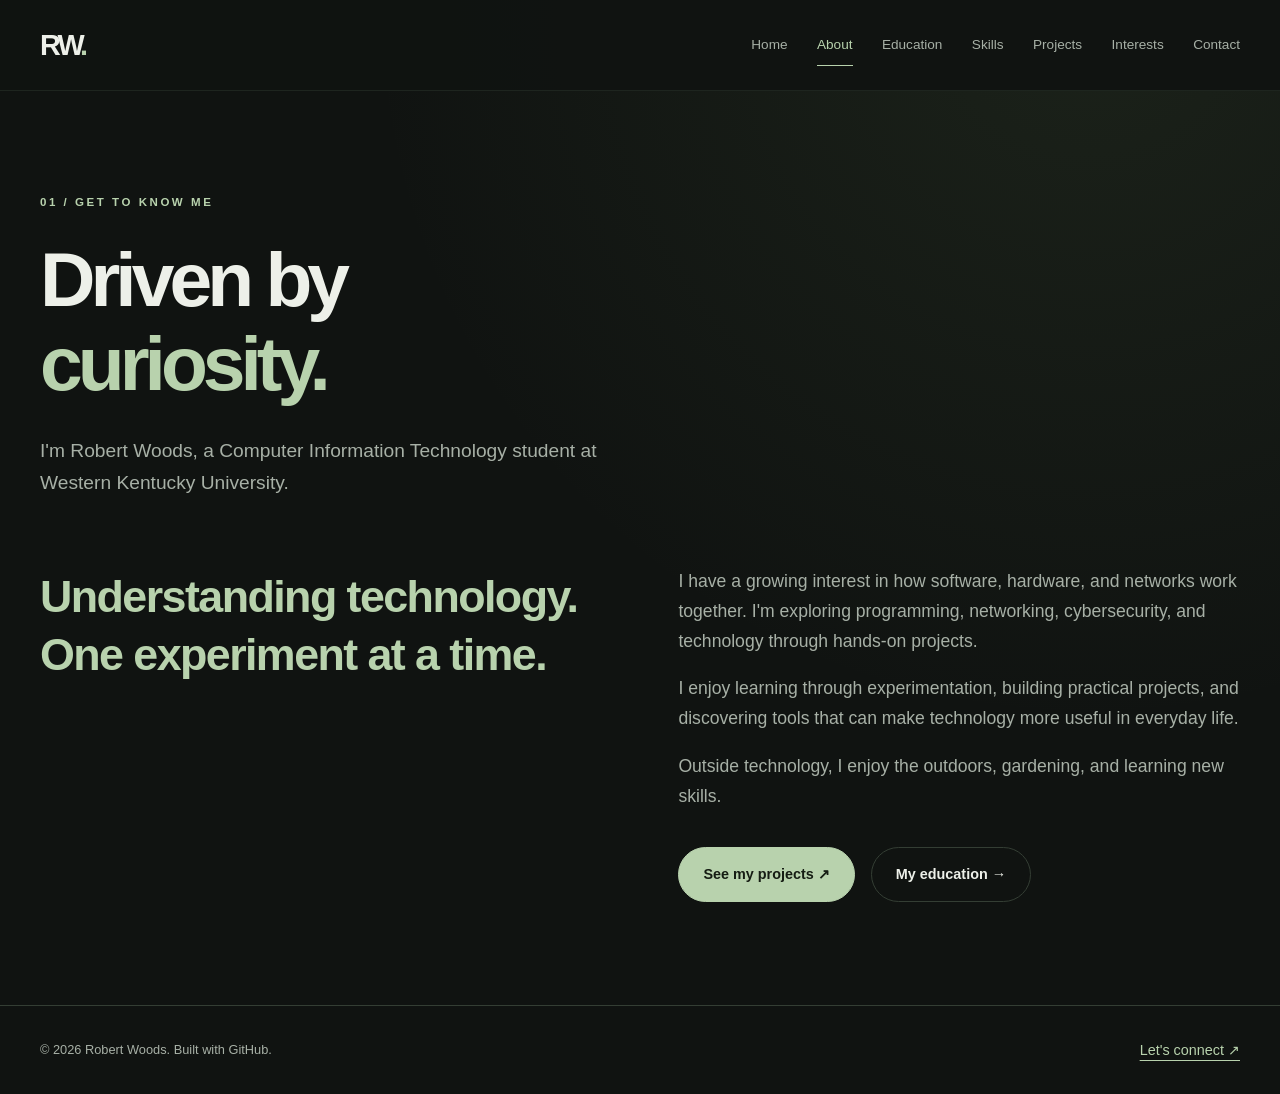
==== about.html @ fadc03ad "Build multi page portfolio foundation" ====
﻿<!DOCTYPE html>
<html lang="en">
<head>
  <meta charset="UTF-8">
  <meta name="viewport" content="width=device-width, initial-scale=1.0">
  <meta name="description" content="Get to know Robert Woods, a Western Kentucky University CIT student who enjoys practical projects and experimentation.">
  <meta name="theme-color" content="#101311">
  <title>About Robert Woods | Curiosity &amp; Technology</title>
  <link rel="stylesheet" href="style.css">
  <script src="script.js" defer></script>
</head>
<body>
  <a class="skip-link" href="#main-content">Skip to content</a>
  <header class="site-header">
    <nav class="nav container" aria-label="Main navigation">
      <a class="logo" href="index.html" aria-label="Robert Woods home">RW<span>.</span></a>
      <button class="menu-toggle" type="button" aria-expanded="false" aria-controls="nav-links" hidden>Menu</button>
      <div class="nav-links" id="nav-links">
        <a href="index.html">Home</a>
        <a href="about.html" aria-current="page">About</a>
        <a href="education.html">Education</a>
        <a href="skills.html">Skills</a>
        <a href="projects.html">Projects</a>
        <a href="interests.html">Interests</a>
        <a href="contacts.html">Contact</a>
      </div>
    </nav>
  </header>
  <main id="main-content" tabindex="-1" class="container">
<section class="page-intro"><p class="eyebrow">01 / Get to know me</p><h1>Driven by<br><span>curiosity.</span></h1><p class="lead">I'm Robert Woods, a Computer Information Technology student at Western Kentucky University.</p></section><section class="page-content split" aria-labelledby="about-story"><h2 id="about-story" class="statement">Understanding technology.<br>One experiment at a time.</h2><div class="prose"><p>I have a growing interest in how software, hardware, and networks work together. I'm exploring programming, networking, cybersecurity, and technology through hands-on projects.</p><p>I enjoy learning through experimentation, building practical projects, and discovering tools that can make technology more useful in everyday life.</p><p>Outside technology, I enjoy the outdoors, gardening, and learning new skills.</p><div class="hero-actions"><a class="btn primary" href="projects.html">See my projects ↗</a><a class="btn" href="education.html">My education →</a></div></div></section>
  </main>
  <footer class="site-footer">
    <div class="footer-inner container"><p>© <span id="year">2026</span> Robert Woods. Built with GitHub.</p><a class="text-link" href="contacts.html">Let's connect ↗</a></div>
  </footer>
</body>
</html>
---- style.css ----
﻿/* Set --hero-image to a local url(...) when final imagery is available. */
:root{color-scheme:dark;--bg:#101311;--surface:#191e1a;--text:#edf0e9;--muted:#a7b0a6;--accent:#b8d2ad;--border:#343e34;--hero-image:none;--radius:1.25rem;--space:clamp(4rem,8vw,8rem)}
*{box-sizing:border-box}
html{scroll-behavior:smooth;scroll-padding-top:7rem}
body{margin:0;background:radial-gradient(ellipse at 85% 0,#789d611c,transparent 45rem),var(--bg);color:var(--text);font-family:"Segoe UI",Arial,sans-serif;line-height:1.7}
a{color:inherit;text-decoration:none}button{font:inherit}
:focus-visible{outline:2px solid var(--accent);outline-offset:6px}
::selection{background:var(--accent);color:var(--bg)}
.container{width:min(1200px,calc(100% - 3rem));margin-inline:auto}
.skip-link{position:absolute;top:-6rem;left:1rem;z-index:100;padding:.8rem 1.2rem;background:var(--accent);color:var(--bg)}
.skip-link:focus{top:1rem}
.site-header{position:sticky;top:0;z-index:20;background:#101311f2;border-bottom:1px solid #343e3470}
.nav{min-height:90px;display:flex;justify-content:space-between;align-items:center;gap:2rem}
.logo{font-size:1.8rem;font-weight:800;letter-spacing:-.1em}.logo span{color:var(--accent)}
.nav-links{display:flex;align-items:center;gap:clamp(1rem,2.3vw,2rem)}
.nav-links a{color:var(--muted);font-size:.85rem;padding-block:.5rem;transition:color .2s}
.nav-links a:hover,.nav-links a[aria-current="page"]{color:var(--accent)}
.nav-links a[aria-current="page"]{box-shadow:0 1px var(--accent)}
.menu-toggle{display:none;border:1px solid var(--border);background:var(--surface);color:var(--text);padding:.5rem 1rem;border-radius:.5rem;cursor:pointer}
.hero{position:relative;isolation:isolate;display:grid;grid-template-columns:1.25fr 1fr;align-items:center;gap:2rem;min-height:min(790px,90vh);padding-block:5rem}
.hero::before{content:"";position:absolute;inset:0;background-image:var(--hero-image);background-position:center;background-size:cover;opacity:.2;z-index:-1;pointer-events:none}
.eyebrow{color:var(--accent);font-size:.72rem;font-weight:600;letter-spacing:.22em;text-transform:uppercase;margin:0 0 1.5rem}
h1,h2,h3,p{margin-top:0}h1,h2,h3{line-height:1.1;font-weight:600}
h1{font-size:clamp(3.2rem,6.5vw,6rem);letter-spacing:-.065em;margin-bottom:1.8rem}h1 span{color:var(--accent)}
h2{font-size:clamp(2rem,4vw,3.5rem);letter-spacing:-.045em;margin-bottom:1.5rem}
h3{font-size:1.35rem;letter-spacing:-.025em}
.lead{color:var(--muted);font-size:clamp(1.05rem,1.5vw,1.2rem);max-width:38rem}
.hero-actions{display:flex;flex-wrap:wrap;gap:1rem;margin-top:2.2rem}
.btn{display:inline-flex;align-items:center;justify-content:center;gap:1.5rem;padding:.9rem 1.5rem;border:1px solid var(--border);border-radius:99px;font-size:.9rem;font-weight:600;transition:transform .2s,background .2s,border-color .2s}
.btn:hover{transform:translateY(-3px);border-color:var(--accent);background:#b8d2ad12}
.btn.primary{background:var(--accent);color:#151c13;border-color:var(--accent)}.btn.primary:hover{background:#cee1c6}
.hero-art{position:relative;height:470px;display:grid;place-items:center;pointer-events:none}
.orbit{position:absolute;width:90%;aspect-ratio:1;border:1px solid #b8d2ad25;border-radius:50%;transform:rotate(-30deg) scaleY(.7)}
.orbit::after{content:"";position:absolute;inset:12%;border:1px solid #b8d2ad18;border-radius:50%}
.monolith{width:53%;height:68%;border:1px solid #aecb9d55;border-radius:48% 48% 1rem 1rem;transform:rotate(12deg);background:radial-gradient(ellipse at 35% 10%,#b8d2ad60,transparent 60%),linear-gradient(140deg,#45563b,#181f18 55%,#0b100d);box-shadow:0 0 100px #a0c68918,inset -15px -20px 50px #050905}
.art-label{position:absolute;bottom:1.5rem;font-size:.65rem;letter-spacing:.22em;text-transform:uppercase;color:var(--muted)}
.hero-note{color:var(--muted);font-size:.75rem;margin-top:2.5rem;display:flex;align-items:center;gap:.7rem}
.hero-note::before{content:"";width:6px;height:6px;background:var(--accent);border-radius:50%}
.section{padding-block:var(--space);border-top:1px solid var(--border)}
.section-heading{display:flex;justify-content:space-between;gap:2rem;align-items:end;margin-bottom:2.5rem}.section-heading h2{margin-bottom:0}
.text-link{color:var(--accent);font-size:.9rem;text-decoration:underline;text-underline-offset:.35em}
.card-grid{display:grid;grid-template-columns:repeat(3,minmax(0,1fr));gap:1.25rem}
.card{position:relative;padding:clamp(1.5rem,3vw,2.25rem);border:1px solid var(--border);border-radius:var(--radius);background:linear-gradient(145deg,#232c2280,#151a1570);transition:transform .25s,border-color .25s}
.card:hover{transform:translateY(-4px);border-color:#b8d2ad80}
.card p,.prose p{color:var(--muted)}.card p:last-child{margin-bottom:0}
.card-number{display:block;font-size:.75rem;color:var(--accent);letter-spacing:.1em;margin-bottom:3rem}
.tag{display:inline-block;font-size:.72rem;color:var(--accent);border-top:1px solid var(--border);padding-top:1rem;margin-top:1rem}
.page-intro{padding-block:var(--space) 3rem;max-width:56rem}.page-intro h1{font-size:clamp(3rem,6vw,5.5rem)}
.page-content{padding-bottom:var(--space)}
.split{display:grid;grid-template-columns:1fr 1fr;gap:clamp(2rem,6vw,6rem)}
.prose{max-width:46rem;font-size:1.1rem}
.statement{font-size:clamp(1.8rem,3.5vw,3rem);line-height:1.3;letter-spacing:-.035em;color:var(--accent)}
.education-entry{display:grid;grid-template-columns:.4fr 1fr;gap:2rem;padding-block:2rem;border-top:1px solid var(--border)}.education-entry p{color:var(--muted)}
.skill-list{display:flex;flex-wrap:wrap;gap:.7rem;list-style:none;padding:0;margin:1.5rem 0 0}
.skill-list li{padding:.6rem 1rem;border:1px solid var(--border);border-radius:99px;color:var(--accent);font-size:.85rem}
.contact-panel{padding:clamp(2rem,6vw,5rem);background:radial-gradient(ellipse at top right,#789d6125,transparent 70%),var(--surface);border:1px solid var(--border);border-radius:var(--radius)}
.site-footer{padding-block:2rem;border-top:1px solid var(--border);color:var(--muted);font-size:.8rem}
.footer-inner{display:flex;justify-content:space-between;flex-wrap:wrap;gap:1rem;align-items:center}.footer-inner p{margin:0}
/* Default content is visible even without JavaScript. */
.reveal-in{animation:arrive .65s ease-out both}
@keyframes arrive{from{opacity:.3;transform:translateY(18px)}to{opacity:1;transform:translateY(0)}}
@media(max-width:900px){
.nav{flex-wrap:wrap;gap:0;padding-block:1rem;min-height:80px}
.nav-links{flex-basis:100%;flex-wrap:wrap;gap:.5rem 1.5rem;padding-block:1rem}
.menu-toggle:not([hidden]){display:inline-flex}.nav-links[hidden]{display:none}
.hero{grid-template-columns:1.3fr 1fr;min-height:auto}.hero-art{height:350px}
.card-grid{grid-template-columns:1fr}.card-number{margin-bottom:1.5rem}
}
@media(max-width:600px){
.container{width:calc(100% - 2.5rem)}.hero{grid-template-columns:1fr;padding-top:4rem;gap:0}
.hero-art{height:300px;max-width:340px;width:100%;margin-inline:auto}
.section-heading,.split{display:grid;grid-template-columns:1fr}
.education-entry{grid-template-columns:1fr;gap:.5rem}.page-intro{padding-top:4rem}
}
@media(prefers-reduced-motion:reduce){
html{scroll-behavior:auto}*,*::before,*::after{animation:none!important;transition:none!important}
.btn:hover,.card:hover{transform:none}
}
.sr-only{position:absolute;width:1px;height:1px;padding:0;margin:-1px;overflow:hidden;clip-path:inset(50%);white-space:nowrap;border:0}
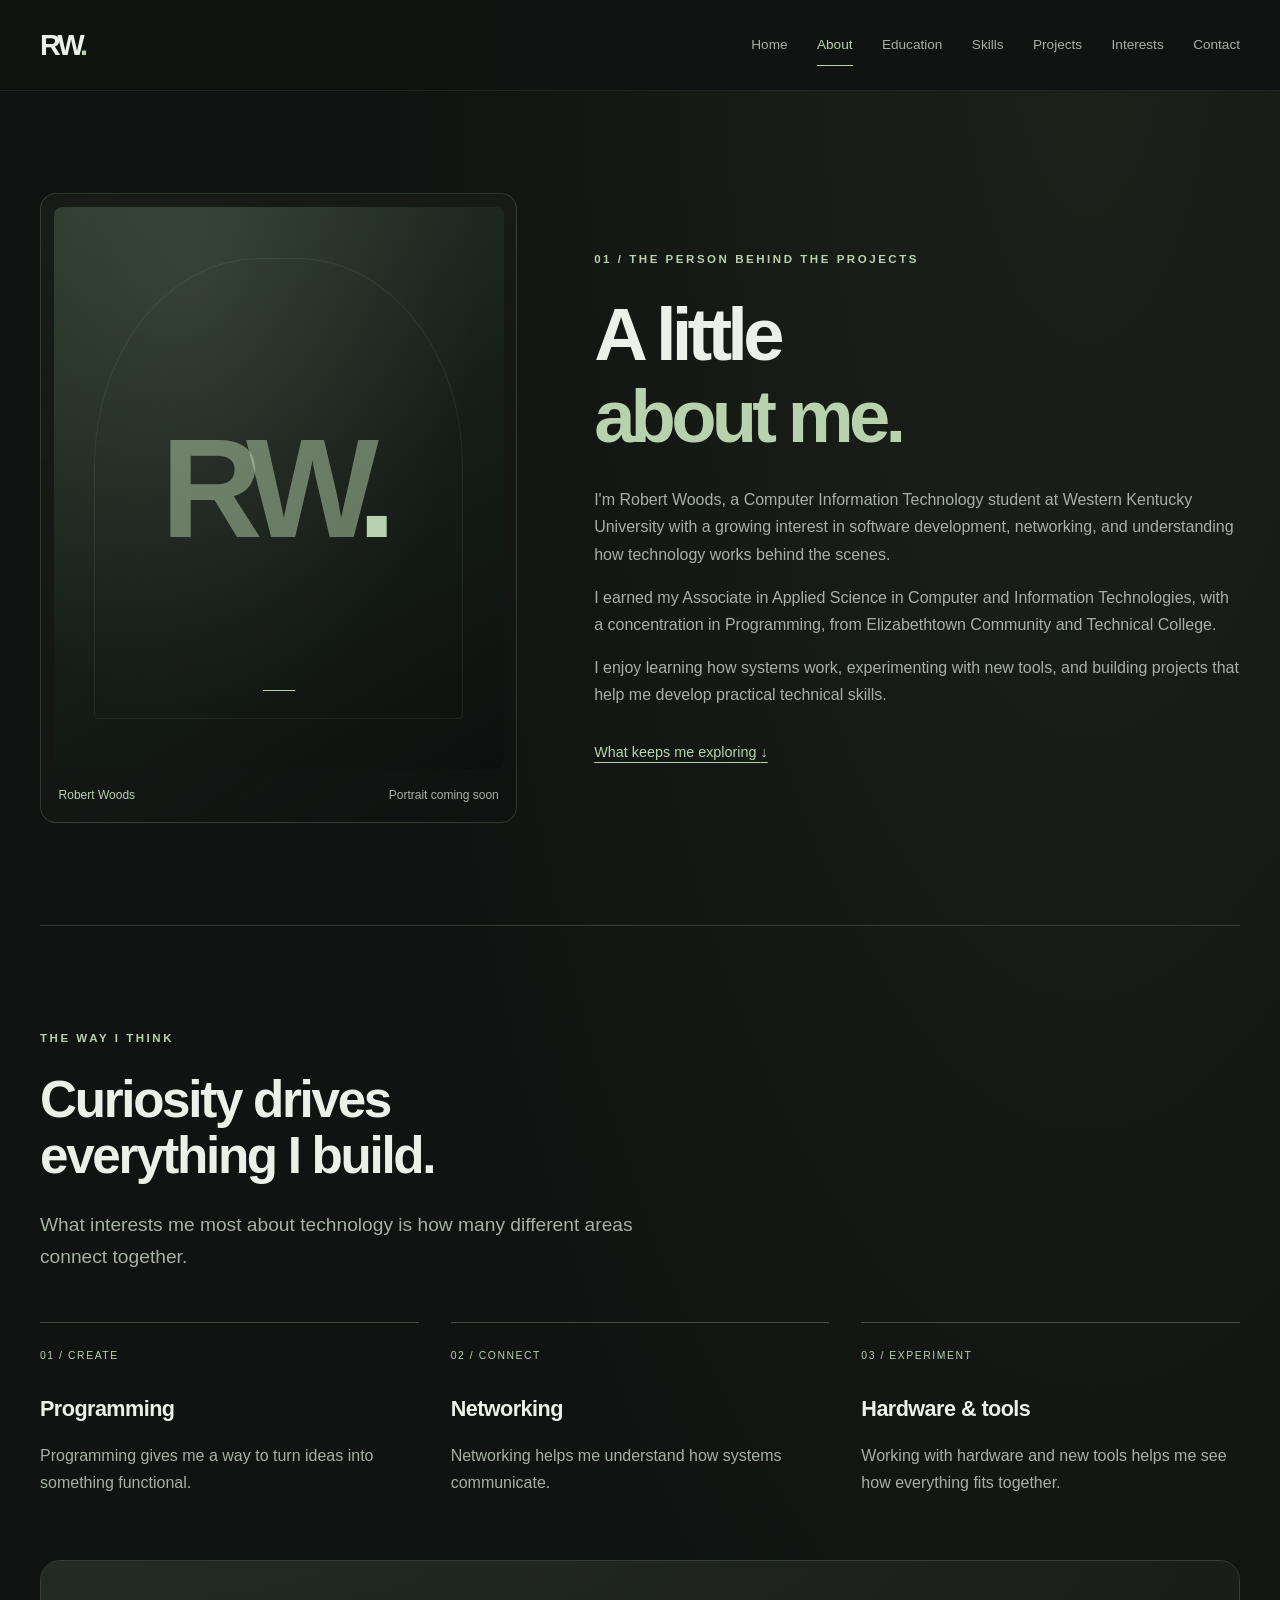
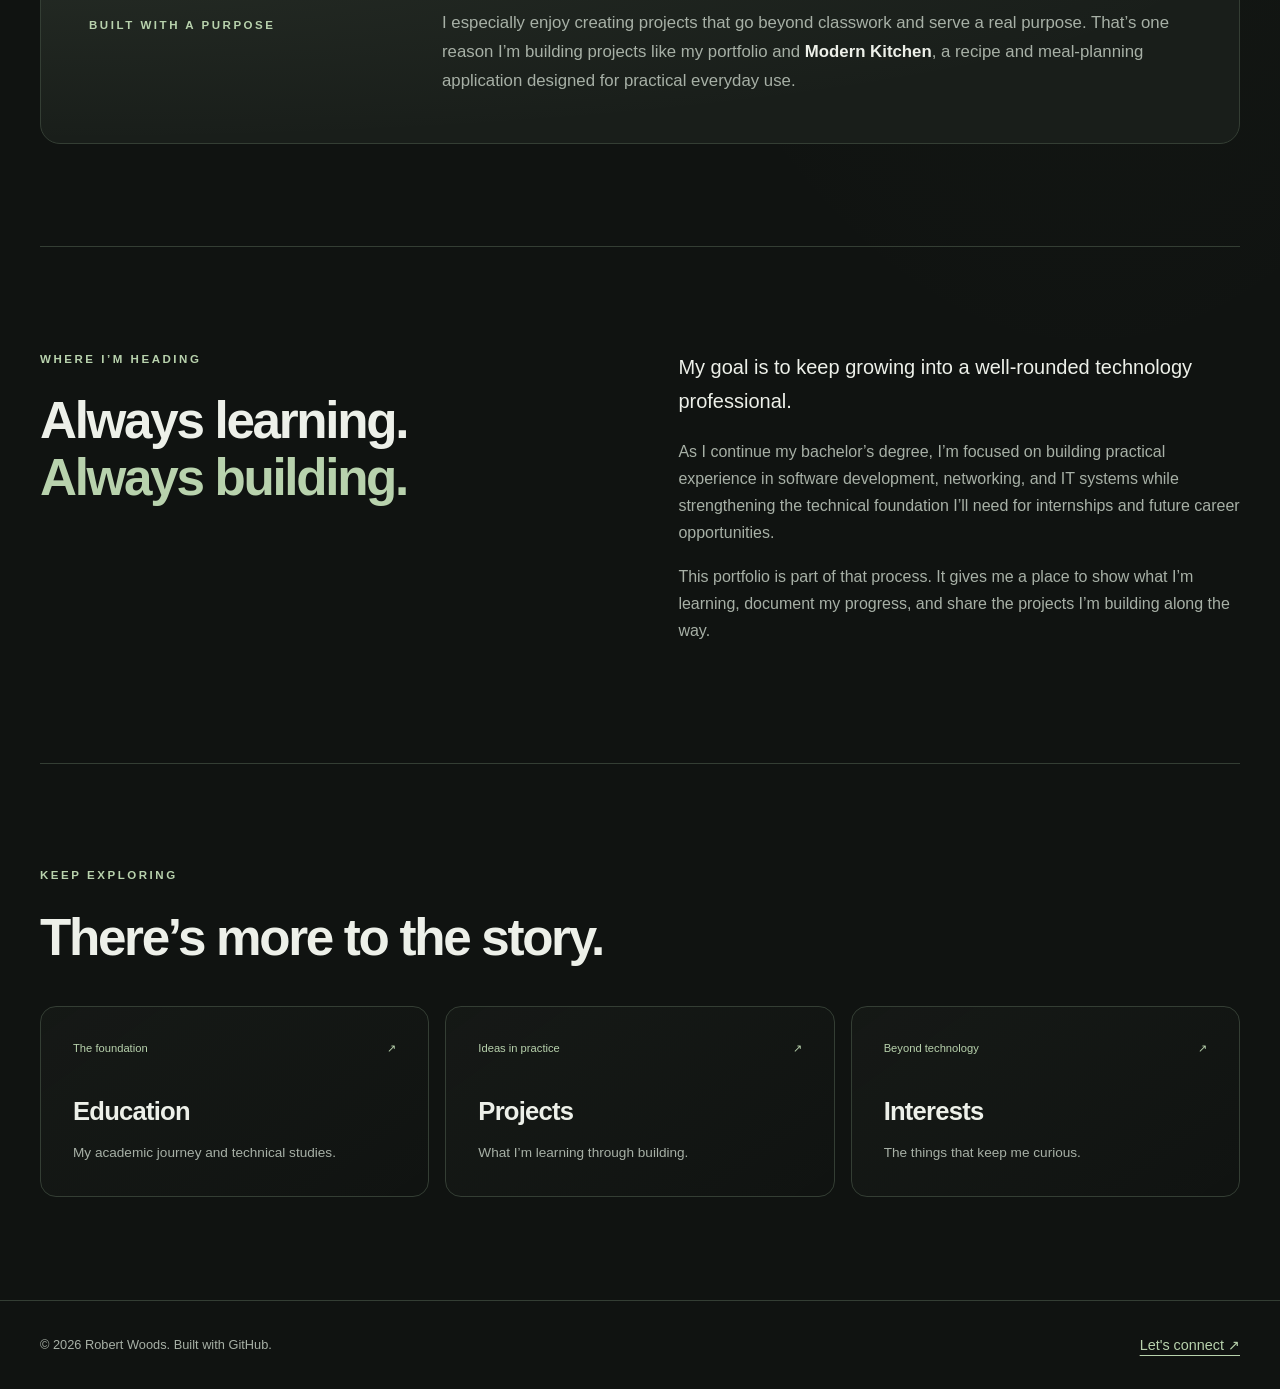
==== commit 9d0eb1de: "Build split-screen About page with personal profile" ====
--- a/about.html
+++ b/about.html
@@ -1,4 +1,4 @@
-﻿<!DOCTYPE html>
+<!DOCTYPE html>
 <html lang="en">
 <head>
   <meta charset="UTF-8">
@@ -26,8 +26,49 @@
       </div>
     </nav>
   </header>
-  <main id="main-content" tabindex="-1" class="container">
-<section class="page-intro"><p class="eyebrow">01 / Get to know me</p><h1>Driven by<br><span>curiosity.</span></h1><p class="lead">I'm Robert Woods, a Computer Information Technology student at Western Kentucky University.</p></section><section class="page-content split" aria-labelledby="about-story"><h2 id="about-story" class="statement">Understanding technology.<br>One experiment at a time.</h2><div class="prose"><p>I have a growing interest in how software, hardware, and networks work together. I'm exploring programming, networking, cybersecurity, and technology through hands-on projects.</p><p>I enjoy learning through experimentation, building practical projects, and discovering tools that can make technology more useful in everyday life.</p><p>Outside technology, I enjoy the outdoors, gardening, and learning new skills.</p><div class="hero-actions"><a class="btn primary" href="projects.html">See my projects ↗</a><a class="btn" href="education.html">My education →</a></div></div></section>
+  <main id="main-content" tabindex="-1" class="container about-page">
+    <section class="about-hero" aria-labelledby="about-title">
+      <figure class="about-portrait">
+        <!-- Replace .portrait-placeholder with an img.portrait-photo when a portrait is ready.
+             Example: <img class="portrait-photo" src="assets/images/robert-woods.jpg" alt="Robert Woods"> -->
+        <div class="portrait-placeholder" aria-hidden="true"><span class="portrait-initials">RW<span>.</span></span><span class="portrait-rule"></span></div>
+        <figcaption><span>Robert Woods</span><span class="portrait-caption">Portrait coming soon</span></figcaption>
+      </figure>
+      <div class="about-introduction">
+        <p class="eyebrow">01 / The person behind the projects</p>
+        <h1 id="about-title">A little<br><span>about me.</span></h1>
+        <div class="about-copy">
+          <p>I'm Robert Woods, a Computer Information Technology student at Western Kentucky University with a growing interest in software development, networking, and understanding how technology works behind the scenes.</p>
+          <p>I earned my Associate in Applied Science in Computer and Information Technologies, with a concentration in Programming, from Elizabethtown Community and Technical College.</p>
+          <p>I enjoy learning how systems work, experimenting with new tools, and building projects that help me develop practical technical skills.</p>
+        </div>
+        <a class="text-link" href="#curiosity">What keeps me exploring <span aria-hidden="true">↓</span></a>
+      </div>
+    </section>
+
+    <section class="about-curiosity about-section" id="curiosity" aria-labelledby="curiosity-title">
+      <div class="about-section-heading"><p class="eyebrow">The way I think</p><h2 id="curiosity-title">Curiosity drives<br>everything I build.</h2><p class="lead">What interests me most about technology is how many different areas connect together.</p></div>
+      <div class="curiosity-grid">
+        <article class="curiosity-note"><span class="curiosity-number" aria-hidden="true">01 / CREATE</span><h3>Programming</h3><p>Programming gives me a way to turn ideas into something functional.</p></article>
+        <article class="curiosity-note"><span class="curiosity-number" aria-hidden="true">02 / CONNECT</span><h3>Networking</h3><p>Networking helps me understand how systems communicate.</p></article>
+        <article class="curiosity-note"><span class="curiosity-number" aria-hidden="true">03 / EXPERIMENT</span><h3>Hardware &amp; tools</h3><p>Working with hardware and new tools helps me see how everything fits together.</p></article>
+      </div>
+      <div class="about-purpose"><p class="eyebrow">Built with a purpose</p><p>I especially enjoy creating projects that go beyond classwork and serve a real purpose. That’s one reason I’m building projects like my portfolio and <strong>Modern Kitchen</strong>, a recipe and meal-planning application designed for practical everyday use.</p></div>
+    </section>
+
+    <section class="about-direction about-section" aria-labelledby="direction-title">
+      <div><p class="eyebrow">Where I’m heading</p><h2 id="direction-title">Always learning.<br><span>Always building.</span></h2></div>
+      <div class="about-copy"><p class="direction-lead">My goal is to keep growing into a well-rounded technology professional.</p><p>As I continue my bachelor’s degree, I’m focused on building practical experience in software development, networking, and IT systems while strengthening the technical foundation I’ll need for internships and future career opportunities.</p><p>This portfolio is part of that process. It gives me a place to show what I’m learning, document my progress, and share the projects I’m building along the way.</p></div>
+    </section>
+
+    <section class="about-explore about-section" aria-labelledby="explore-title">
+      <div class="section-heading"><div><p class="eyebrow">Keep exploring</p><h2 id="explore-title">There’s more to the story.</h2></div></div>
+      <div class="about-explore-grid">
+        <a class="explore-link" href="education.html"><span class="explore-label">The foundation <span aria-hidden="true">↗</span></span><span class="explore-title">Education</span><span class="explore-description">My academic journey and technical studies.</span></a>
+        <a class="explore-link" href="projects.html"><span class="explore-label">Ideas in practice <span aria-hidden="true">↗</span></span><span class="explore-title">Projects</span><span class="explore-description">What I’m learning through building.</span></a>
+        <a class="explore-link" href="interests.html"><span class="explore-label">Beyond technology <span aria-hidden="true">↗</span></span><span class="explore-title">Interests</span><span class="explore-description">The things that keep me curious.</span></a>
+      </div>
+    </section>
   </main>
   <footer class="site-footer">
     <div class="footer-inner container"><p>© <span id="year">2026</span> Robert Woods. Built with GitHub.</p><a class="text-link" href="contacts.html">Let's connect ↗</a></div>
--- a/style.css
+++ b/style.css
@@ -1,4 +1,4 @@
-﻿/* Set --hero-image to a local url(...) when final imagery is available. */
+﻿/* Shared design tokens; the homepage photograph is configured in .forest-hero. */
 :root{color-scheme:dark;--bg:#101311;--surface:#191e1a;--text:#edf0e9;--muted:#a7b0a6;--accent:#b8d2ad;--border:#343e34;--hero-image:none;--radius:1.25rem;--space:clamp(4rem,8vw,8rem)}
 *{box-sizing:border-box}
 html{scroll-behavior:smooth;scroll-padding-top:7rem}
@@ -17,8 +17,6 @@
 .nav-links a:hover,.nav-links a[aria-current="page"]{color:var(--accent)}
 .nav-links a[aria-current="page"]{box-shadow:0 1px var(--accent)}
 .menu-toggle{display:none;border:1px solid var(--border);background:var(--surface);color:var(--text);padding:.5rem 1rem;border-radius:.5rem;cursor:pointer}
-.hero{position:relative;isolation:isolate;display:grid;grid-template-columns:1.25fr 1fr;align-items:center;gap:2rem;min-height:min(790px,90vh);padding-block:5rem}
-.hero::before{content:"";position:absolute;inset:0;background-image:var(--hero-image);background-position:center;background-size:cover;opacity:.2;z-index:-1;pointer-events:none}
 .eyebrow{color:var(--accent);font-size:.72rem;font-weight:600;letter-spacing:.22em;text-transform:uppercase;margin:0 0 1.5rem}
 h1,h2,h3,p{margin-top:0}h1,h2,h3{line-height:1.1;font-weight:600}
 h1{font-size:clamp(3.2rem,6.5vw,6rem);letter-spacing:-.065em;margin-bottom:1.8rem}h1 span{color:var(--accent)}
@@ -29,11 +27,6 @@
 .btn{display:inline-flex;align-items:center;justify-content:center;gap:1.5rem;padding:.9rem 1.5rem;border:1px solid var(--border);border-radius:99px;font-size:.9rem;font-weight:600;transition:transform .2s,background .2s,border-color .2s}
 .btn:hover{transform:translateY(-3px);border-color:var(--accent);background:#b8d2ad12}
 .btn.primary{background:var(--accent);color:#151c13;border-color:var(--accent)}.btn.primary:hover{background:#cee1c6}
-.hero-art{position:relative;height:470px;display:grid;place-items:center;pointer-events:none}
-.orbit{position:absolute;width:90%;aspect-ratio:1;border:1px solid #b8d2ad25;border-radius:50%;transform:rotate(-30deg) scaleY(.7)}
-.orbit::after{content:"";position:absolute;inset:12%;border:1px solid #b8d2ad18;border-radius:50%}
-.monolith{width:53%;height:68%;border:1px solid #aecb9d55;border-radius:48% 48% 1rem 1rem;transform:rotate(12deg);background:radial-gradient(ellipse at 35% 10%,#b8d2ad60,transparent 60%),linear-gradient(140deg,#45563b,#181f18 55%,#0b100d);box-shadow:0 0 100px #a0c68918,inset -15px -20px 50px #050905}
-.art-label{position:absolute;bottom:1.5rem;font-size:.65rem;letter-spacing:.22em;text-transform:uppercase;color:var(--muted)}
 .hero-note{color:var(--muted);font-size:.75rem;margin-top:2.5rem;display:flex;align-items:center;gap:.7rem}
 .hero-note::before{content:"";width:6px;height:6px;background:var(--accent);border-radius:50%}
 .section{padding-block:var(--space);border-top:1px solid var(--border)}
@@ -63,12 +56,10 @@
 .nav{flex-wrap:wrap;gap:0;padding-block:1rem;min-height:80px}
 .nav-links{flex-basis:100%;flex-wrap:wrap;gap:.5rem 1.5rem;padding-block:1rem}
 .menu-toggle:not([hidden]){display:inline-flex}.nav-links[hidden]{display:none}
-.hero{grid-template-columns:1.3fr 1fr;min-height:auto}.hero-art{height:350px}
 .card-grid{grid-template-columns:1fr}.card-number{margin-bottom:1.5rem}
 }
 @media(max-width:600px){
-.container{width:calc(100% - 2.5rem)}.hero{grid-template-columns:1fr;padding-top:4rem;gap:0}
-.hero-art{height:300px;max-width:340px;width:100%;margin-inline:auto}
+.container{width:calc(100% - 2.5rem)}
 .section-heading,.split{display:grid;grid-template-columns:1fr}
 .education-entry{grid-template-columns:1fr;gap:.5rem}.page-intro{padding-top:4rem}
 }
@@ -77,3 +68,335 @@
 .btn:hover,.card:hover{transform:none}
 }
 .sr-only{position:absolute;width:1px;height:1px;padding:0;margin:-1px;overflow:hidden;clip-path:inset(50%);white-space:nowrap;border:0}
+
+/* HOME / Forest photograph
+   Image paths are relative to this stylesheet. Change --hero-image to swap photos.
+   Keep the gradient fallback and readability overlays when replacing the image. */
+.forest-hero {
+  --hero-image: url("assets/images/cabin-in-the-forest.jpg");
+  --hero-image-position: 50% 62%;
+  position: relative;
+  isolation: isolate;
+  overflow: hidden;
+  background: #0a100e;
+  border-bottom: 1px solid #b8d2ad18;
+}
+.forest-scene, .forest-hero::after {
+  position: absolute;
+  inset: 0;
+  pointer-events: none;
+}
+.forest-scene {
+  z-index: -2;
+  background:
+    radial-gradient(ellipse at 76% 24%, #9aafa145, transparent 34%),
+    radial-gradient(ellipse at 63% 65%, #536b5140, transparent 45%),
+    linear-gradient(175deg, #182521, #0b1511 65%, #080d0b);
+}
+.forest-image {
+  position: absolute;
+  inset: 0;
+  background-image: var(--hero-image);
+  background-size: cover;
+  background-repeat: no-repeat;
+  background-position: var(--hero-image-position);
+}
+.forest-hero::after {
+  content: "";
+  z-index: -1;
+  background:
+    linear-gradient(90deg, #090e0ce8 0%, #090e0cc4 28%, #090e0c65 48%, #090e0c14 72%),
+    linear-gradient(0deg, var(--bg), transparent 24%, transparent 80%, #080d0b65);
+}
+.hero-inner {
+  position: relative;
+  min-height: 760px;
+  min-height: max(720px, calc(100svh - 90px));
+  display: flex;
+  align-items: center;
+  padding-block: clamp(5rem, 9vw, 9rem);
+}
+.hero-copy { max-width: 650px; }
+.forest-hero h1 { font-size: clamp(3.5rem, 6.8vw, 6.3rem); }
+.forest-hero .lead { max-width: 32rem; color: #c3cbc2; }
+.hero-description { color: var(--muted); max-width: 30rem; font-size: .98rem; }
+.forest-hero .btn:not(.primary) { background: #121c15cc; border-color: #a8c39b55; }
+.forest-hero .btn:not(.primary):hover { background: #253326; border-color: var(--accent); }
+.forest-hero .btn.primary { box-shadow: 0 5px 30px #b8d2ad14; }
+.hero-caption {
+  position: absolute;
+  right: 0;
+  bottom: 3rem;
+  display: flex;
+  align-items: center;
+  gap: 1rem;
+  color: #b8c5b5;
+  font-size: .65rem;
+  letter-spacing: .16em;
+  text-transform: uppercase;
+}
+.caption-line { width: 3rem; height: 1px; background: #b8d2ad65; }
+@media (max-width: 900px) {
+  .hero-inner { min-height: 780px; }
+  .hero-copy { max-width: 580px; }
+  .forest-hero::after {
+    background: linear-gradient(90deg, #090e0ce8, #090e0ca6 48%, #090e0c26),
+      linear-gradient(0deg, var(--bg), transparent 30%);
+  }
+  .forest-hero { --hero-image-position: 48% 60%; }
+  .hero-caption { bottom: 2rem; }
+}
+@media (max-width: 600px) {
+  .hero-inner { min-height: 860px; align-items: flex-start; padding-block: 4rem 15rem; }
+  .forest-hero h1 { font-size: clamp(3rem, 12vw, 4.5rem); }
+  .forest-hero::after {
+    background: linear-gradient(180deg, #090e0cf2 0%, #090e0ce6 46%, #090e0c65 76%, var(--bg)),
+      linear-gradient(90deg, #090e0c80, transparent);
+  }
+  .forest-hero { --hero-image-position: 51% center; }
+  .hero-caption { bottom: 1.6rem; left: 0; right: auto; font-size: .58rem; letter-spacing: .1em; }
+}
+
+/* EDUCATION / All rules are scoped to protect the approved homepage. */
+.education-page .education-hero {
+  position: relative;
+  padding-block: var(--space) 4rem;
+  background: radial-gradient(ellipse at 85% 20%, #b8d2ad12, transparent 60%);
+}
+.education-page .education-hero h1 { font-size: clamp(2.8rem, 6vw, 5.5rem); max-width: 1000px; }
+.education-page .education-hero .lead { max-width: 43rem; }
+.education-page .education-section { padding-block: 3.5rem; border-top: 1px solid var(--border); }
+.education-page .education-hint,
+.education-page .education-intro { color: var(--muted); max-width: 44rem; }
+.education-page .education-hint { font-size: .8rem; max-width: 15rem; margin-bottom: 0; }
+.education-page .academic-timeline { list-style: none; padding: 0; margin: 3rem 0 0; }
+.education-page .timeline-milestone {
+  position: relative;
+  display: grid;
+  grid-template-columns: 190px minmax(0, 1fr);
+  gap: 3.5rem;
+  padding-bottom: 2.5rem;
+}
+.education-page .timeline-milestone::before {
+  content: "";
+  position: absolute;
+  left: 213px;
+  top: 1.2rem;
+  bottom: -1.2rem;
+  width: 1px;
+  background: linear-gradient(var(--accent), var(--border));
+}
+.education-page .timeline-milestone:last-child { padding-bottom: 0; }
+.education-page .timeline-milestone:last-child::before { bottom: 0; background: var(--border); }
+.education-page .timeline-milestone::after {
+  content: "";
+  position: absolute;
+  left: 208px;
+  top: 1rem;
+  width: 11px;
+  height: 11px;
+  border-radius: 50%;
+  border: 1px solid var(--accent);
+  background: var(--bg);
+  box-shadow: 0 0 0 5px #b8d2ad0d;
+  transition: background .2s, box-shadow .2s;
+}
+.education-page .timeline-milestone:first-child::after,
+.education-page .timeline-milestone:hover::after,
+.education-page .timeline-milestone:focus-within::after {
+  background: var(--accent);
+  box-shadow: 0 0 0 6px #b8d2ad15, 0 0 24px #b8d2ad25;
+}
+.education-page .timeline-date { padding-top: .6rem; font-size: .85rem; color: var(--muted); }
+.education-page .timeline-date p { margin-top: 1rem; }
+.education-page .academic-status,
+.education-page .honors-label {
+  display: inline-block;
+  border: 1px solid #b8d2ad45;
+  padding: .3rem .8rem;
+  border-radius: 99px;
+  color: var(--accent);
+  font-size: .75rem;
+}
+.education-page .timeline-panel {
+  padding: clamp(1.4rem, 3vw, 2.5rem);
+  background: radial-gradient(ellipse at top right, #b8d2ad0d, transparent 65%), var(--surface);
+  border: 1px solid var(--border);
+  border-radius: var(--radius);
+  transition: border-color .2s;
+}
+.education-page .timeline-panel:hover,
+.education-page .timeline-panel:focus-within { border-color: #b8d2ad70; }
+.education-page .timeline-panel h3 { font-size: clamp(1.5rem, 2.6vw, 2.2rem); max-width: 36rem; }
+.education-page .timeline-panel .eyebrow { margin-bottom: 1rem; }
+.education-page .degree-name { color: var(--text); font-size: 1.1rem; margin-bottom: .7rem; }
+.education-page .degree-program { color: var(--muted); }
+.education-page .academic-details { border-top: 1px solid var(--border); margin-top: 1.8rem; }
+.education-page summary {
+  display: flex;
+  align-items: center;
+  justify-content: space-between;
+  gap: 1rem;
+  list-style: none;
+  padding: 1.2rem .2rem;
+  cursor: pointer;
+  color: var(--text);
+  font-weight: 600;
+  transition: color .2s;
+}
+.education-page summary::-webkit-details-marker { display: none; }
+.education-page summary:hover,
+.education-page details[open] > summary { color: var(--accent); }
+.education-page summary:focus-visible { outline-offset: 3px; border-radius: .25rem; }
+.education-page .expand-icon {
+  flex: 0 0 18px;
+  width: 18px;
+  height: 18px;
+  position: relative;
+}
+.education-page .expand-icon::before,
+.education-page .expand-icon::after {
+  content: "";
+  position: absolute;
+  background: currentColor;
+  left: 2px;
+  right: 2px;
+  top: 8px;
+  height: 1px;
+}
+.education-page .expand-icon::after { transform: rotate(90deg); transition: transform .2s; }
+.education-page details[open] > summary .expand-icon::after { transform: rotate(0); }
+.education-page .details-content { color: var(--muted); padding-bottom: .5rem; }
+.education-page details[open] > .details-content { animation: academic-open .25s ease-out; }
+@keyframes academic-open { from { opacity: .5; } to { opacity: 1; } }
+.education-page .academic-topics,
+.education-page .course-list { padding-left: 1.25rem; margin: 0 0 1rem; }
+.education-page li::marker { color: var(--accent); }
+.education-page .academic-topics li,
+.education-page .course-list li { padding: .25rem 0; }
+.education-page .degree-facts { margin: 0; }
+.education-page .degree-facts > div { display: grid; grid-template-columns: 130px 1fr; gap: 1rem; margin-bottom: .8rem; }
+.education-page dt { color: var(--accent); font-size: .85rem; }
+.education-page dd { margin: 0; }
+.education-page .coursework-grid,
+.education-page .academic-credentials { display: grid; grid-template-columns: repeat(2, minmax(0, 1fr)); gap: 1rem; margin-top: 2rem; align-items: start; }
+.education-page .coursework-panel,
+.education-page .credential-panel { border: 1px solid var(--border); border-radius: 1rem; background: linear-gradient(135deg, #20291f80, #151a1580); }
+.education-page .coursework-panel { padding-inline: 1.25rem; }
+.education-page .coursework-panel[open] { border-color: #b8d2ad65; }
+.education-page .course-number { display: inline-block; width: 2rem; color: var(--accent); font-size: .7rem; font-weight: 400; }
+.education-page .credential-panel { padding: 2rem; }
+.education-page .credential-panel p:last-child { color: var(--muted); margin-bottom: 0; font-size: .9rem; }
+.education-page .education-closing { display: flex; justify-content: space-between; align-items: center; gap: 3rem; padding-block: var(--space); border-top: 1px solid var(--border); }
+.education-page .education-closing .btn { flex-shrink: 0; }
+@media (max-width: 900px) {
+  .education-page .timeline-milestone { grid-template-columns: 145px minmax(0, 1fr); gap: 2.5rem; }
+  .education-page .timeline-milestone::before { left: 164px; }
+  .education-page .timeline-milestone::after { left: 159px; }
+  .education-page .education-closing { align-items: flex-start; flex-direction: column; gap: 1rem; }
+}
+@media (max-width: 600px) {
+  .education-page .timeline-milestone { grid-template-columns: minmax(0, 1fr); gap: .5rem; padding-left: 1.5rem; }
+  .education-page .timeline-milestone::before { left: 4px; }
+  .education-page .timeline-milestone::after { left: -1px; }
+  .education-page .timeline-date p { margin-block: .5rem; }
+  .education-page .coursework-grid,
+  .education-page .academic-credentials { grid-template-columns: minmax(0, 1fr); }
+  .education-page .degree-facts > div { grid-template-columns: 1fr; gap: .15rem; }
+  .education-page .education-hero { padding-top: 4rem; }
+  .education-page .education-hint { max-width: none; }
+}
+
+/* ABOUT / Editorial portrait and story; scoped independently of other pages. */
+.about-page .about-hero {
+  display: grid;
+  grid-template-columns: minmax(0, .85fr) minmax(0, 1.15fr);
+  align-items: center;
+  gap: clamp(2rem, 6vw, 6rem);
+  padding-block: var(--space);
+}
+.about-page .about-portrait {
+  position: relative;
+  margin: 0;
+  padding: .8rem;
+  border: 1px solid #b8d2ad30;
+  border-radius: 1rem;
+  background: linear-gradient(145deg, #b8d2ad0d, #101311);
+}
+.about-page .portrait-placeholder,
+.about-page .portrait-photo {
+  display: block;
+  width: 100%;
+  aspect-ratio: 4 / 5;
+  border-radius: .5rem;
+}
+.about-page .portrait-placeholder {
+  position: relative;
+  display: grid;
+  place-items: center;
+  overflow: hidden;
+  background:
+    radial-gradient(ellipse at 30% 10%, #a9c39b24, transparent 65%),
+    linear-gradient(150deg, #28352a, #161d18 55%, #0c100e);
+}
+.about-page .portrait-placeholder::before {
+  content: "";
+  position: absolute;
+  inset: 9%;
+  border: 1px solid #b8d2ad18;
+  border-radius: 45% 45% .3rem .3rem;
+}
+.about-page .portrait-initials {
+  font-size: clamp(5rem, 11vw, 9rem);
+  font-weight: 600;
+  letter-spacing: -.1em;
+  color: #b8d2ad80;
+  padding-right: .1em;
+}
+.about-page .portrait-initials > span { color: var(--accent); }
+.about-page .portrait-rule { position: absolute; bottom: 14%; width: 2rem; height: 1px; background: var(--accent); }
+.about-page .portrait-photo { object-fit: cover; object-position: center 35%; }
+.about-page .about-portrait figcaption { display: flex; flex-wrap: wrap; justify-content: space-between; gap: .5rem; padding: 1rem .3rem .2rem; font-size: .75rem; color: var(--accent); }
+.about-page .portrait-caption { color: var(--muted); }
+.about-page .about-introduction h1 { font-size: clamp(3.2rem, 5.8vw, 5.5rem); }
+.about-page .about-copy { color: var(--muted); max-width: 42rem; }
+.about-page .about-introduction .text-link { display: inline-block; margin-top: 1rem; }
+.about-page .about-section { padding-block: var(--space); border-top: 1px solid var(--border); }
+.about-page .about-section-heading { max-width: 45rem; }
+.about-page .curiosity-grid { display: grid; grid-template-columns: repeat(3, minmax(0, 1fr)); gap: 2rem; margin-top: 3rem; }
+.about-page .curiosity-note { padding: 1.5rem 0 0; border-top: 1px solid #b8d2ad50; }
+.about-page .curiosity-number { display: block; margin-bottom: 2rem; font-size: .65rem; color: var(--accent); letter-spacing: .15em; }
+.about-page .curiosity-note p { color: var(--muted); }
+.about-page .about-purpose { display: grid; grid-template-columns: .6fr 1.4fr; gap: 2rem; padding: clamp(1.5rem, 4vw, 3rem); margin-top: 3rem; border: 1px solid var(--border); border-radius: var(--radius); background: radial-gradient(ellipse at top left, #b8d2ad12, transparent 70%), var(--surface); }
+.about-page .about-purpose p { margin-bottom: 0; }
+.about-page .about-purpose > p:last-child { color: var(--muted); font-size: 1.05rem; }
+.about-page .about-purpose strong { color: var(--text); font-weight: 600; }
+.about-page .about-purpose .eyebrow { padding-top: .4rem; }
+.about-page .about-direction { display: grid; grid-template-columns: 1fr 1fr; gap: clamp(2rem, 6vw, 6rem); }
+.about-page .about-direction h2 span { color: var(--accent); }
+.about-page .direction-lead { color: var(--text); font-size: 1.25rem; }
+.about-page .about-explore-grid { display: grid; grid-template-columns: repeat(3, minmax(0, 1fr)); gap: 1rem; }
+.about-page .explore-link { display: flex; flex-direction: column; padding: 2rem; border: 1px solid var(--border); border-radius: 1rem; background: linear-gradient(145deg, #b8d2ad08, transparent); transition: border-color .2s, background .2s, transform .2s; }
+.about-page .explore-link:hover { transform: translateY(-3px); border-color: var(--accent); background: #b8d2ad0c; }
+.about-page .explore-label { display: flex; justify-content: space-between; gap: 1rem; color: var(--accent); font-size: .7rem; margin-bottom: 2rem; }
+.about-page .explore-title { display: block; font-size: 1.6rem; font-weight: 600; letter-spacing: -.03em; margin-bottom: .5rem; }
+.about-page .explore-description { color: var(--muted); font-size: .85rem; }
+@media (max-width: 900px) {
+  .about-page .about-hero { gap: 2rem; grid-template-columns: minmax(0, .8fr) minmax(0, 1.2fr); align-items: start; }
+  .about-page .about-introduction h1 { font-size: clamp(3rem, 6vw, 4.5rem); }
+  .about-page .about-purpose { grid-template-columns: 1fr; gap: 1rem; }
+  .about-page .explore-link { padding: 1.5rem; }
+}
+@media (max-width: 650px) {
+  .about-page .about-hero { grid-template-columns: minmax(0, 1fr); padding-top: 3rem; gap: 2.5rem; }
+  .about-page .about-portrait { width: min(100%, 360px); }
+  .about-page .portrait-initials { font-size: 7rem; }
+  .about-page .curiosity-grid,
+  .about-page .about-direction,
+  .about-page .about-explore-grid { grid-template-columns: minmax(0, 1fr); }
+  .about-page .curiosity-grid { gap: 1rem; }
+  .about-page .curiosity-number { margin-bottom: 1rem; }
+}
+@media (prefers-reduced-motion: reduce) {
+  .about-page .explore-link:hover { transform: none; }
+}
